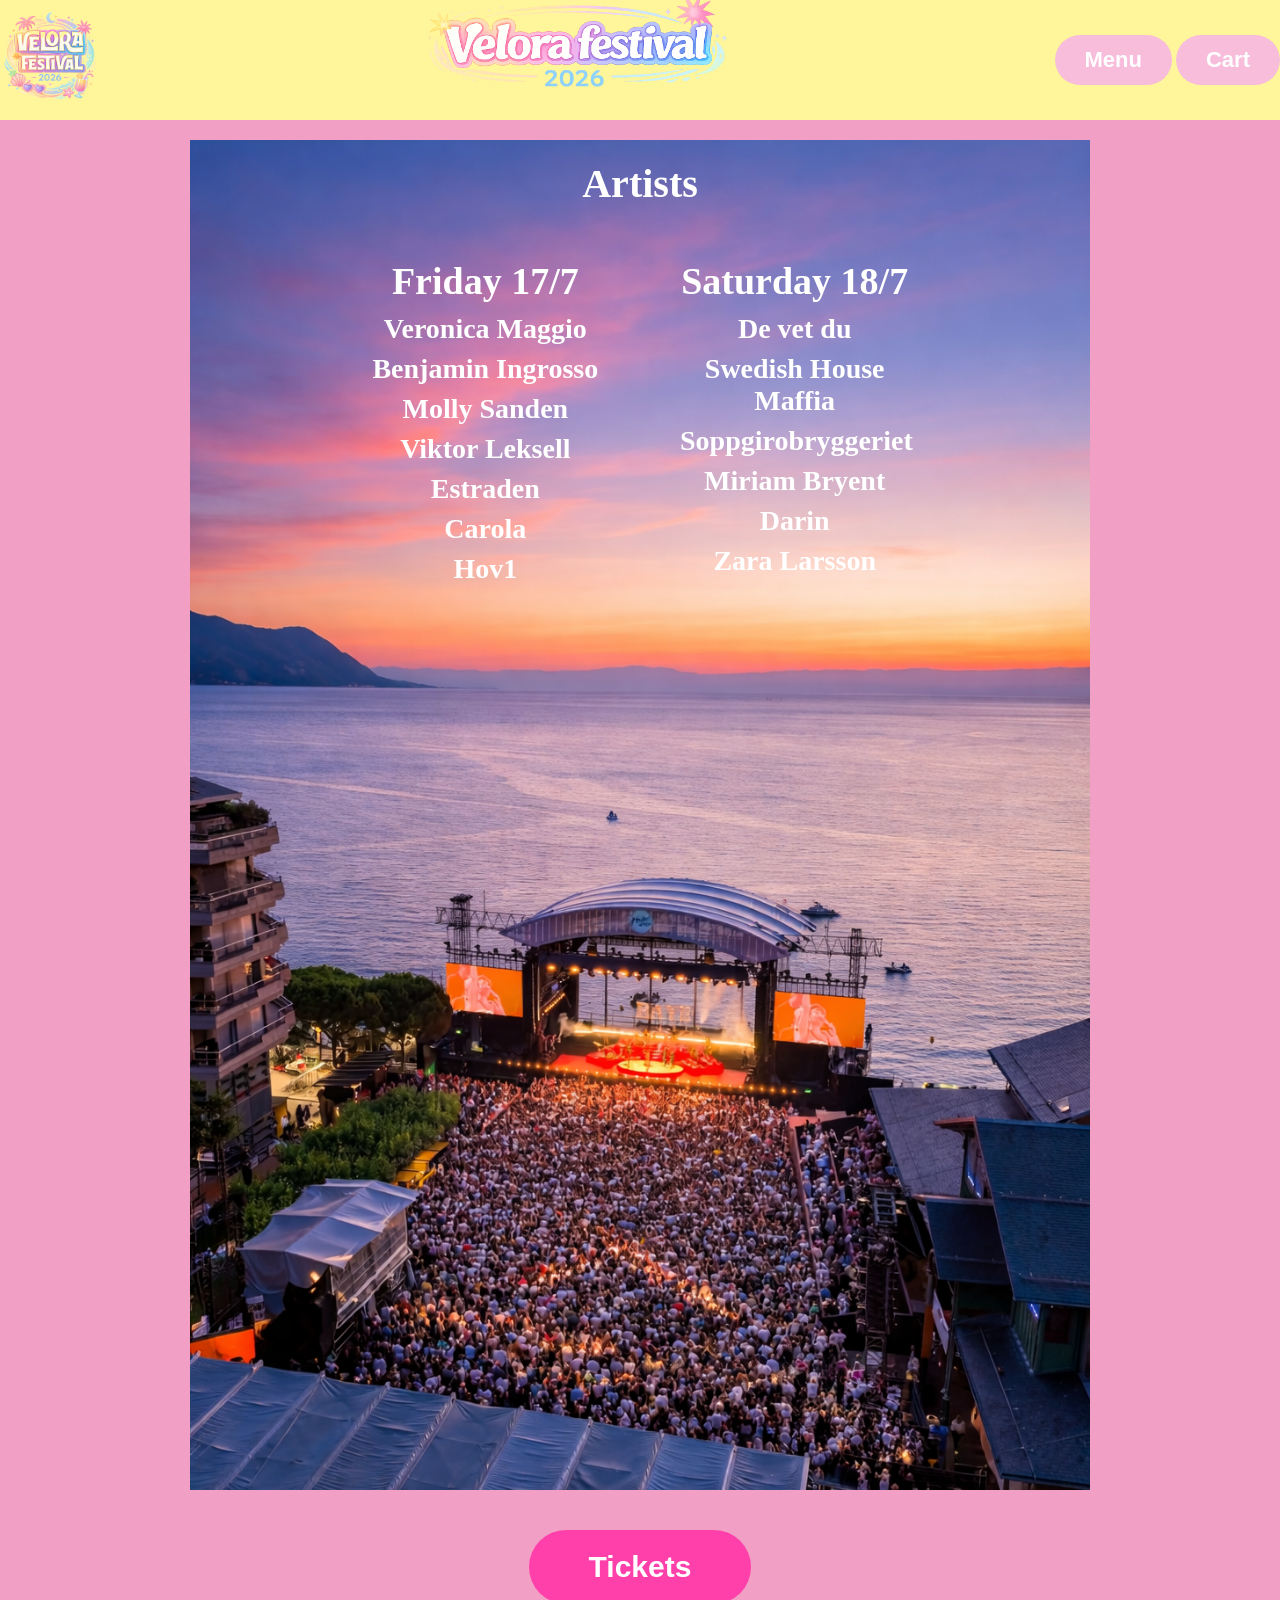
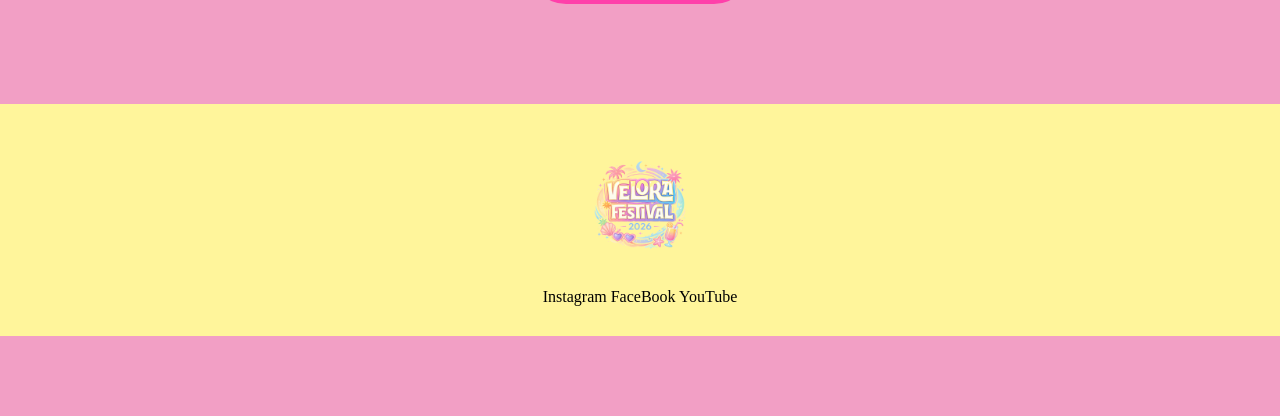
==== HTML/artists.html @ 2fb6006c "footer footer on every html and css" ====
<!doctype html>
<html lang="en">
  <head>
    <meta charset="UTF-8" />
    <meta name="viewport" content="width=device-width, initial-scale=1.0" />
    <link rel="stylesheet" href="../CSS/main.css" />

    <title>Artists</title>
  </head>

  <body>
    <main class="container">
      <header class="header">
        <img src="../images/logoall.png" class="logo-small" alt="Logo 1" />
        <img src="../images/logo.png" class="logo-large" alt="Logo 2" />
        <div>
          <button class="menu-btn">Menu</button>
          <button class="menu-btn">Cart</button>
        </div>
      </header>

      <section class="artists">
        <div class="image-container">
          <img
            src="../images/artistbackground.png"
            class="artist-img"
            alt="Artists Background"
          />
          <div class="overlay">
            <h1>Artists</h1>

            <div class="columns">
              <div class="col">
                <h2>Friday 17/7</h2>
                <p>Veronica Maggio</p>
                <p>Benjamin Ingrosso</p>
                <p>Molly Sanden</p>
                <p>Viktor Leksell</p>
                <p>Estraden</p>
                <p>Carola</p>
                <p>Hov1</p>
              </div>
              <div class="col">
                <h2>Saturday 18/7</h2>
                <p>De vet du</p>
                <p>Swedish House Maffia</p>
                <p>Soppgirobryggeriet</p>
                <p>Miriam Bryent</p>
                <p>Darin</p>
                <p>Zara Larsson</p>
              </div>
            </div>
          </div>
        </div>
        <button class="ticket-pink">Tickets</button>
      </section>
    </main>
    <footer class="menu-footer">
      <img src="../images/logoall.png" class="logo-small" alt="Logo 1" />

      <div class="Socials">
        <span>Instagram</span>
        <span>FaceBook</span>
        <span>YouTube</span>
      </div>
    </footer>
  </body>
</html>
---- CSS/main.css ----
body {
  background-color: rgb(242, 159, 197);
  margin: 0;
  padding-top: 80px;
  padding-bottom: 80px;
  overflow-x: hidden;
}

.header {
  background-color: rgb(255, 245, 155);
  height: 120px;
  width: 100%;
  position: fixed;
  top: 0;
  left: 0;
  z-index: 1000;
}

.footer {
  background-color: rgb(255, 245, 155);
  height: 80px;
  width: 100%;
  position: fixed;
}
.container {
  width: 100%;
  padding: 20px;
  box-sizing: border-box;
}
/* Header */
.header {
  display: flex;
  justify-content: space-between;
  align-items: center;
}

.logo-small {
  width: 100px;
}

.logo-large {
  width: 440px;
  max-width: 90%;
}

.nav {
  display: flex;
  gap: 15px;
}

.menu-btn {
  background: rgb(247, 189, 219);
  color: white;
  border: none;
  border-radius: 40px;
  padding: 12px 30px;
  font-size: 22px;
  font-weight: bold;
}

/*hero*/
.hero {
  text-align: center;
}

.date {
  color: rgb(255, 0, 136);
  font-size: 32px;
  font-weight: bold;
}

.ticket-yellow {
  background: rgb(255, 245, 155);
  color: black;
  border: none;
  border-radius: 40px;
  padding: 18px 50px;
  font-size: 28px;
  font-weight: bold;
}
.ticket-pink {
  background: rgb(251, 85, 171);
  color: black;
  border: none;
  border-radius: 40px;
  padding: 18px 50px;
  font-size: 28px;
}

.gallery {
  width: 100%;
}

.top-images {
  display: flex;
  width: 100%;
}
.top-images img {
  width: 50%;
  height: 600px;
  margin: 5px;
}

.bottom-image img {
  width: 55%;
  display: block;
  margin: 0 auto;
}

.text {
  text-align: center;
  font-size: 1.2em;
  color: rgb(0, 0, 0);
}

.artists {
  text-align: center;
  padding: 40px 0;
}
.image-container {
  position: relative;
  width: 95%;
  max-width: 900px;
  margin: 0 auto;
}
.artist-img {
  width: 100%;
  height: auto;
  display: block;
  margin: 0 auto 10px auto;
}
.overlay {
  position: absolute;
  top: 0;
  left: 0;
  width: 100%;
  height: 100%;
  display: flex;
  flex-direction: column;
  justify-content: flex-start;
  align-items: center;
  text-align: center;
  color: white;
}
.overlay h1 {
  color: white;
  font-size: 40px;
  margin: 20px;
}
.columns {
  display: flex;
  justify-content: center;
  gap: 80px;
}
.col {
  width: 40%;
}
.col h2 {
  color: white;
  font-size: 38px;
  margin-bottom: 10px;
}
.col p {
  margin: 8px 0;
  font-size: 28px;
  font-weight: bold;
  color: rgb(255, 255, 255);
}
.ticket-pink {
  display: block;
  margin: 40px auto;
  background: rgb(255, 64, 170);
  color: white;
  border: none;
  border-radius: 40px;
  padding: 20px 60px;
  font-size: 30px;
  font-weight: bold;
}
.tickets-body {
  margin: 0;
  background-color: rgb(242, 159, 197);
  font-family: Georgia, serif;
}

.ticket-logo-small {
  width: 140px;
}
.ticket-hero {
  text-align: center;
  margin-top: 20px;
}
.ticket-logo-large {
  width: 440px;
  max-width: 90%;
}
.ticket-list {
  width: 80%;
  margin: 0 auto;
}
.ticket-row {
  display: grid;
  grid-template-columns: 150px 1fr 150px;
  align-items: center;
  gap: 30px;
  margin-bottom: 18px;
}
.ticket-row img {
  width: 150px;
  height: 150px;
  object-fit: cover;
}
.ticket-info h2 {
  font-size: 28px;
  margin: 0;
  color: black;
}
.ticket-info p {
  font-size: 22px;
  font-weight: bold;
  margin: 8px 0 0 0;
  color: black;
}
.ticket-row button {
  background: rgb(255, 64, 170);
  color: white;
  border: none;
  border-radius: 40px;
  padding: 16px 18px;
  font-size: 22px;
  font-weight: bold;
  font-family: Georgia, serif;
}
.small-row img {
  width: 145px;
  height: 145px;
}
.small-row {
  margin-top: 35px;
}
.hotel-page {
  width: 1100%;
  max-width: 95%;
  margin: 80px auto 0 auto;
  background: rgb(247, 189, 219);
  padding: 40px 25px 30px;
  box-sizing: border-box;
}
.hotel-title {
  text-align: center;
  color: rgb(255, 0, 140);
  font-size: 48px;
  margin-bottom: 40px;
}
.hotel-subtitle {
  text-align: center;
  color: rgb(255, 62, 168);
  font-size: 32px;
  margin-bottom: 20px;
}
.hotel-description {
  text-align: center;
  color: rgb(255, 99, 185);
  font-size: 28px;
  margin-bottom: 30px;
}
.hotel-list {
  display: flex;
  flex-direction: column;
  gap: 20px;
}
.hotel-card {
  display: flex;
  align-items: center;
  gap: 30px;
}
.hotel-card img {
  width: 450px;
  height: 450px;
  object-fit: cover;
  display: block;
  flex-shrink: 0;
}
.hotel-info h2 {
  font-size: 28px;
  margin: 0 0 18px 0;
  color: black;
}
.hotel-info p {
  font-size: 24px;
  margin: 0 0 10px 0;
  color: black;
}
.book-btn {
  background: rgb(255, 64, 170);
  color: white;
  border: none;
  border-radius: 40px;
  padding: 12px 30px;
  font-size: 18px;
  font-weight: bold;
}
.menu-page {
  background-color: rgb(242, 159, 197);
  margin: 0;
}
.menu-container {
  text-align: center;
  margin-top: 140px;
}
.menu-title {
  font-size: 55px;
  color: rgb(255, 0, 140);
  margin-bottom: 40px;
}
.menu-links {
display: flex;
flex-direction: column;
gap: 20px;
}
.menu-links a {
  text-decoration: none;
  font-size: 28px;
  color: rgb(255, 51, 163);
  font-weight: bold;
}
.menu-circle {
  width: 200px;
  height: 200px;
  border-radius: 50%;
  object-fit: cover;
  margin: 50px auto;
  display: block;
}
.menu-footer {
  background-color: rgb(255, 245, 155);
  width: 100%;
  text-align: center;
  padding: 30px 0;
}
.socials {
  display: flex;
  justify-content: center;
  gap: 20px;
  font-size: 18px;
  font-weight: bold;
}
.socials a {
  text-decoration: none;
  color: black;
}
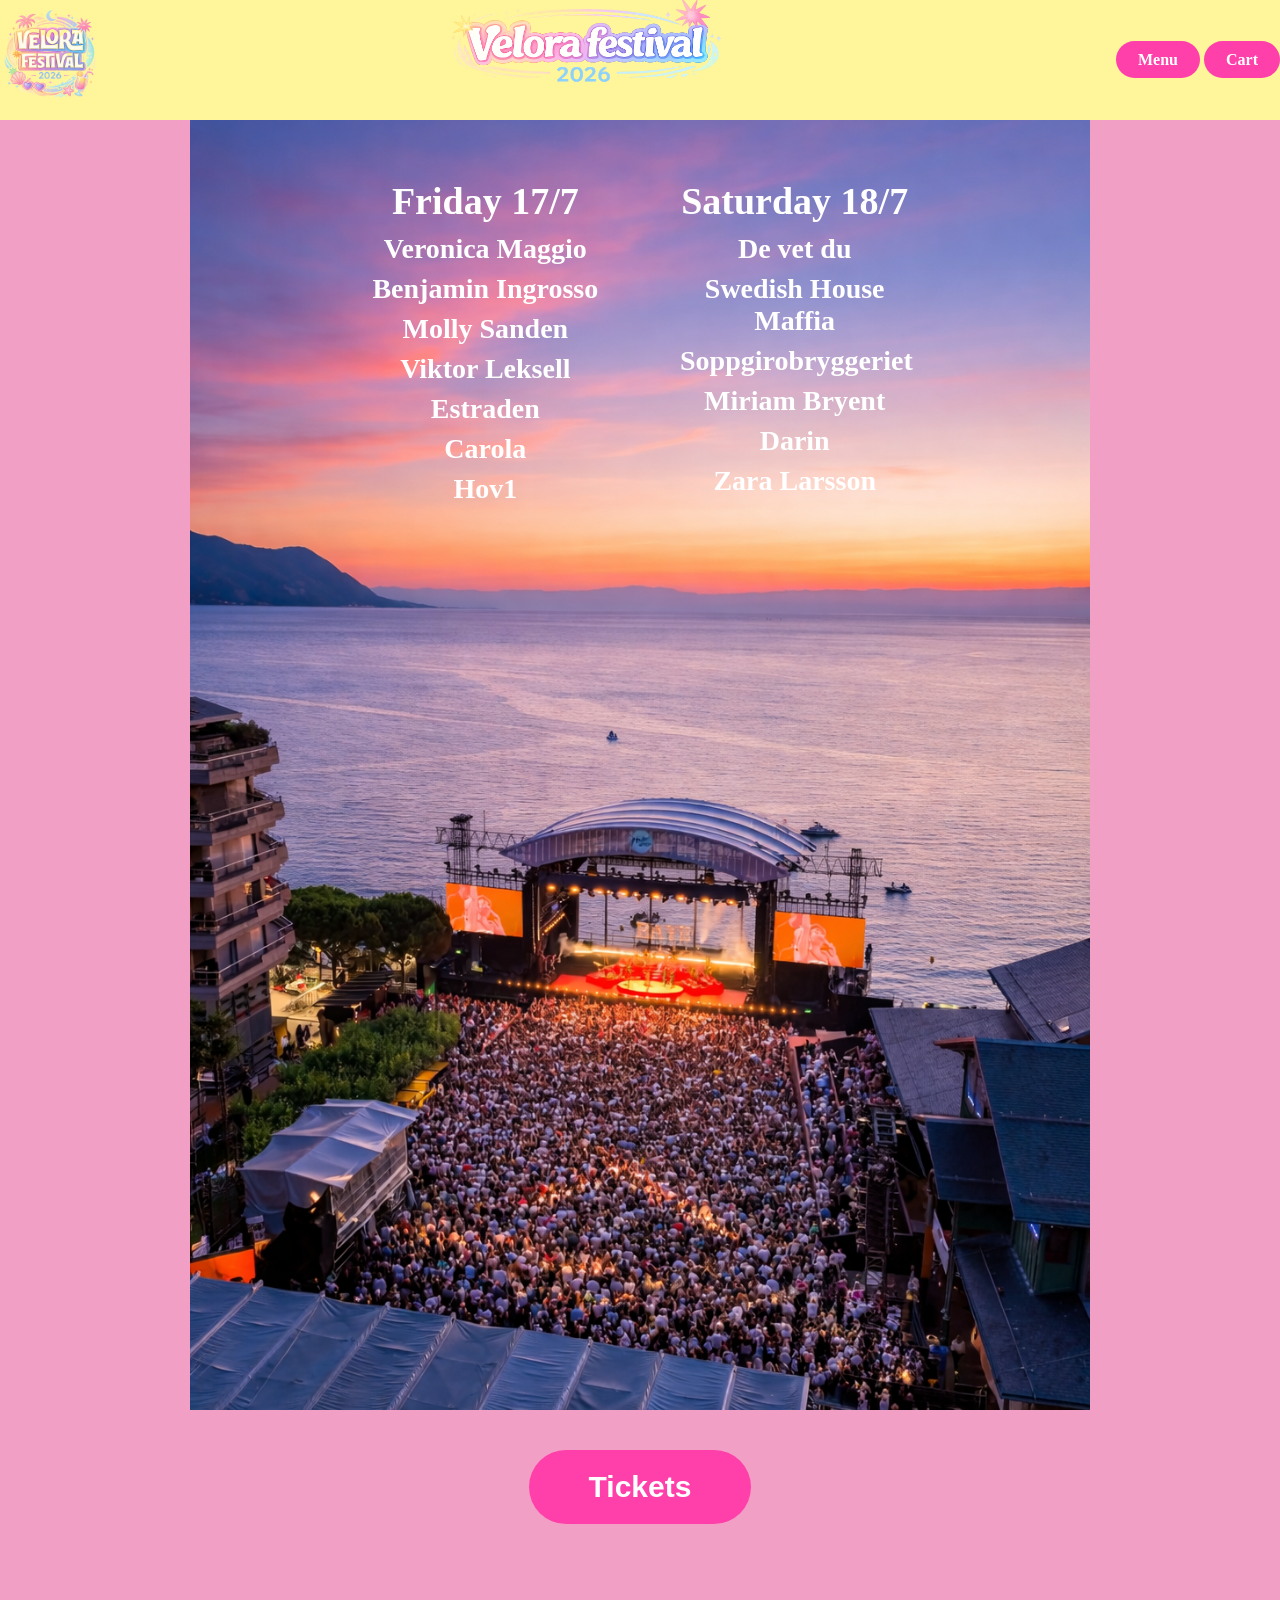
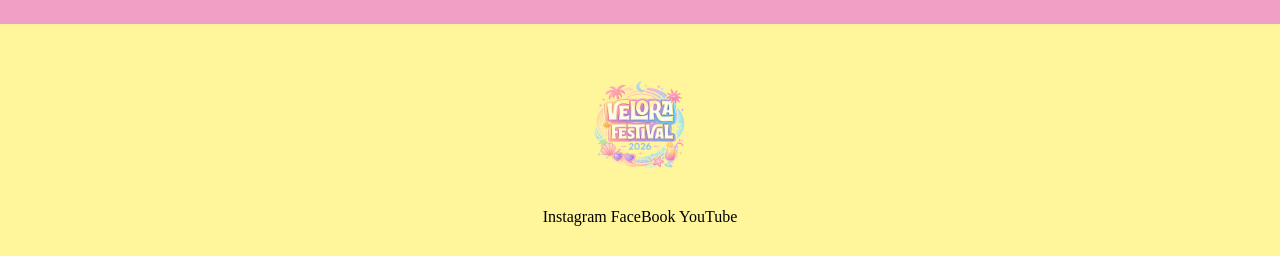
==== commit b6a5fddc: "links obs yellow ticket btn error" ====
--- a/HTML/artists.html
+++ b/HTML/artists.html
@@ -11,11 +11,15 @@
   <body>
     <main class="container">
       <header class="header">
-        <img src="../images/logoall.png" class="logo-small" alt="Logo 1" />
-        <img src="../images/logo.png" class="logo-large" alt="Logo 2" />
+        <a href="index.html">
+          <img src="../images/logoall.png" class="logo-small" alt="Logo 1" />
+        </a>
+        <a href="index.html">
+          <img src="../images/logo.png" class="logo-large" alt="Logo 2" />
+        </a>
         <div>
-          <button class="menu-btn">Menu</button>
-          <button class="menu-btn">Cart</button>
+          <a href="menu.html" class="menu-btn">Menu</a>
+          <a href="cart.html" class="menu-btn">Cart</a>
         </div>
       </header>
 
@@ -56,7 +60,9 @@
       </section>
     </main>
     <footer class="menu-footer">
-      <img src="../images/logoall.png" class="logo-small" alt="Logo 1" />
+      <a href="index.html">
+        <img src="../images/logoall.png" class="logo-small" alt="Logo 1" />
+      </a>
 
       <div class="Socials">
         <span>Instagram</span>
--- a/CSS/main.css
+++ b/CSS/main.css
@@ -1,8 +1,6 @@
 body {
   background-color: rgb(242, 159, 197);
   margin: 0;
-  padding-top: 80px;
-  padding-bottom: 80px;
   overflow-x: hidden;
 }
 
@@ -34,6 +32,11 @@
   align-items: center;
 }
 
+a {
+  text-decoration: none;
+  color: inherit;
+}
+
 .logo-small {
   width: 100px;
 }
@@ -70,6 +73,9 @@
 }
 
 .ticket-yellow {
+  display: block;
+  margin: 0 auto;
+  text-decoration: none;
   background: rgb(255, 245, 155);
   color: black;
   border: none;
@@ -117,6 +123,7 @@
   text-align: center;
   padding: 40px 0;
 }
+
 .image-container {
   position: relative;
   width: 95%;
@@ -314,9 +321,9 @@
   margin-bottom: 40px;
 }
 .menu-links {
-display: flex;
-flex-direction: column;
-gap: 20px;
+  display: flex;
+  flex-direction: column;
+  gap: 20px;
 }
 .menu-links a {
   text-decoration: none;
@@ -348,4 +355,142 @@
 .socials a {
   text-decoration: none;
   color: black;
-}+}
+.cart-body {
+  margin: 0;
+  padding: 0;
+  background: white;
+  font-family: Georgia, serif;
+}
+.cart-page {
+  width: 100%;
+  min-height: 100vh;
+  background: rgb(247, 189, 219);
+}
+.cart-header {
+  height: 90px;
+  background: rgb(255, 245, 155);
+  display: flex;
+  align-items: center;
+  justify-content: space-between;
+  padding: 0 10px;
+}
+.cart-header .logo-small {
+  width: 90px;
+}
+.cart-nav {
+  display: flex;
+  align-items: center;
+  gap: 12px;
+}
+.cart-icon {
+  font-size: 28px;
+}
+.menu-btn {
+  background: rgb(255, 64, 170);
+  color: white;
+  border: none;
+  border-radius: 30px;
+  padding: 10px 22px;
+  font-size: 16px;
+  font-weight: bold;
+  font-family: Georgia, serif;
+}
+.cart-content {
+  flex: 1;
+  padding: 40px 20px;
+  max-width: 900px;
+  margin: 0 auto;
+  text-align: center;
+}
+.cart-title-row {
+  position: relative;
+  margin-top: 40px;
+  text-align: center;
+}
+.cart-title-row h1 {
+  margin: 0;
+  color: rgb(76, 166, 255);
+  font-size: 34px;
+}
+.black-arrow {
+  position: static;
+}
+.cart-item {
+  display: flex;
+  flex-direction: column;
+  align-items: center;
+  gap: 15px;
+  margin-top: 50px;
+}
+.cart-item img {
+  width: 85px;
+  height: 85px;
+  object-fit: cover;
+}
+.cart-item h2 {
+  font-size: 19px;
+  margin: 0;
+}
+.cart-item p {
+  font-size: 20px;
+  font-weight: bold;
+  margin: 4px 0;
+}
+.cart-buttons {
+  margin-top: 80px;
+  display: flex;
+  justify-content: center;
+  gap: 80px;
+}
+.total-price {
+  text-align: center;
+  margin-top: 60px;
+  font-size: 22px;
+}
+.cart-buttons {
+  margin-top: 50px;
+  display: flex;
+  justify-content: center;
+  gap: 30px;
+}
+.continue-btn,
+.payment-btn {
+  border: none;
+  border-radius: 999px;
+  color: white;
+  font-weight: bold;
+  font-family: Georgia, serif;
+  font-size: 18px;
+  padding: 12px 28px;
+}
+.continue-btn {
+  background: rgb(255, 64, 170);
+}
+.payment-btn {
+  background: rgb(76, 166, 255);
+}
+.cart-page {
+  display: flex;
+  flex-direction: column;
+  min-height: 100vh;
+}
+.cart-content {
+  flex: 1;
+}
+.cart-footer {
+  background-color: rgb(255, 245, 155);
+  width: 100%;
+  text-align: center;
+  padding: 12px 0 20px;
+}
+.footer-logo {
+  width: 210px;
+}
+.socials {
+  display: flex;
+  justify-content: center;
+  gap: 28px;
+  font-size: 28px;
+  font-weight: bold;
+}
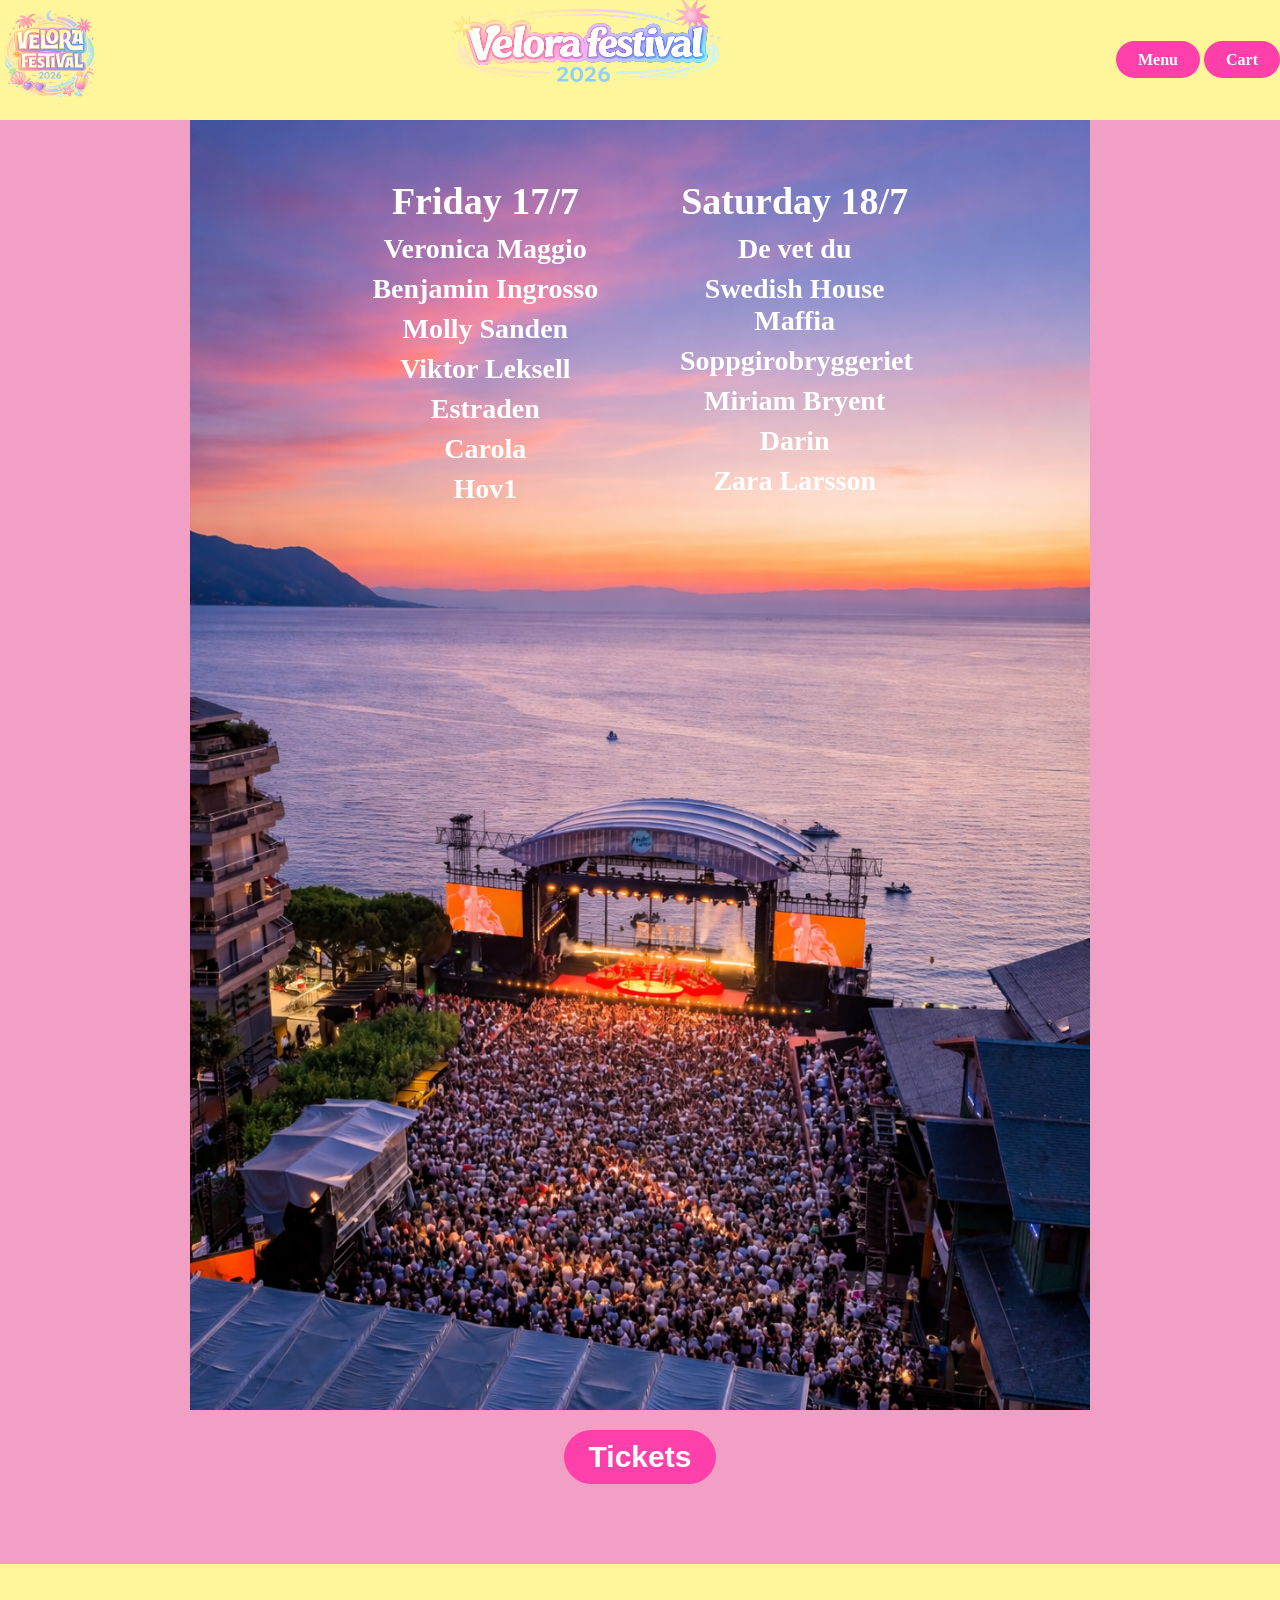
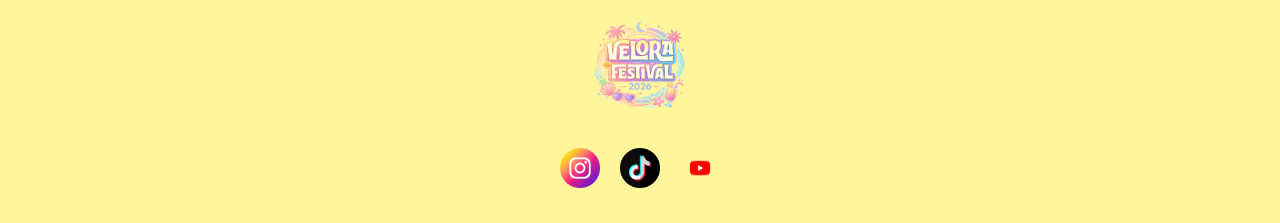
==== commit f145d463: "footer logo socials logos instead of socials text. changes in ticket buttons  also" ====
--- a/HTML/artists.html
+++ b/HTML/artists.html
@@ -64,10 +64,16 @@
         <img src="../images/logoall.png" class="logo-small" alt="Logo 1" />
       </a>
 
-      <div class="Socials">
-        <span>Instagram</span>
-        <span>FaceBook</span>
-        <span>YouTube</span>
+      <div class="socials">
+        <a href="#">
+          <img src="../images/instagram.png" class="socials-icon" alt="Instagram" />
+        </a>
+         <a href="#">
+          <img src="../images/tiktoklogo.png" class="socials-icon" alt="TikTok" />
+        </a>
+         <a href="#">
+          <img src="../images/youtubelogo.webp" class="socials-icon" alt="YouTube" />
+        </a>
       </div>
     </footer>
   </body>
--- a/CSS/main.css
+++ b/CSS/main.css
@@ -73,24 +73,26 @@
 }
 
 .ticket-yellow {
-  display: block;
-  margin: 0 auto;
-  text-decoration: none;
+  display: inline-block;
+  margin: 10px auto;
   background: rgb(255, 245, 155);
   color: black;
   border: none;
   border-radius: 40px;
-  padding: 18px 50px;
+  padding: 10px 25px;
   font-size: 28px;
   font-weight: bold;
 }
 .ticket-pink {
+  display: inline-block;
+  margin: 20px auto;
   background: rgb(251, 85, 171);
   color: black;
   border: none;
   border-radius: 40px;
-  padding: 18px 50px;
-  font-size: 28px;
+  padding: 10px 25px;
+  font-size: 28px;
+  font-weight: bold;
 }
 
 .gallery {
@@ -175,14 +177,15 @@
 }
 .ticket-pink {
   display: block;
-  margin: 40px auto;
+  margin: 20px auto;
   background: rgb(255, 64, 170);
   color: white;
   border: none;
   border-radius: 40px;
-  padding: 20px 60px;
+  padding: 10px 25px;
   font-size: 30px;
   font-weight: bold;
+  width: fit-content;
 }
 .tickets-body {
   margin: 0;
@@ -356,6 +359,11 @@
   text-decoration: none;
   color: black;
 }
+.socials-icon {
+  width: 40px;
+  height: 40px;
+  object-fit: contain;
+}
 .cart-body {
   margin: 0;
   padding: 0;
@@ -487,10 +495,3 @@
 .footer-logo {
   width: 210px;
 }
-.socials {
-  display: flex;
-  justify-content: center;
-  gap: 28px;
-  font-size: 28px;
-  font-weight: bold;
-}
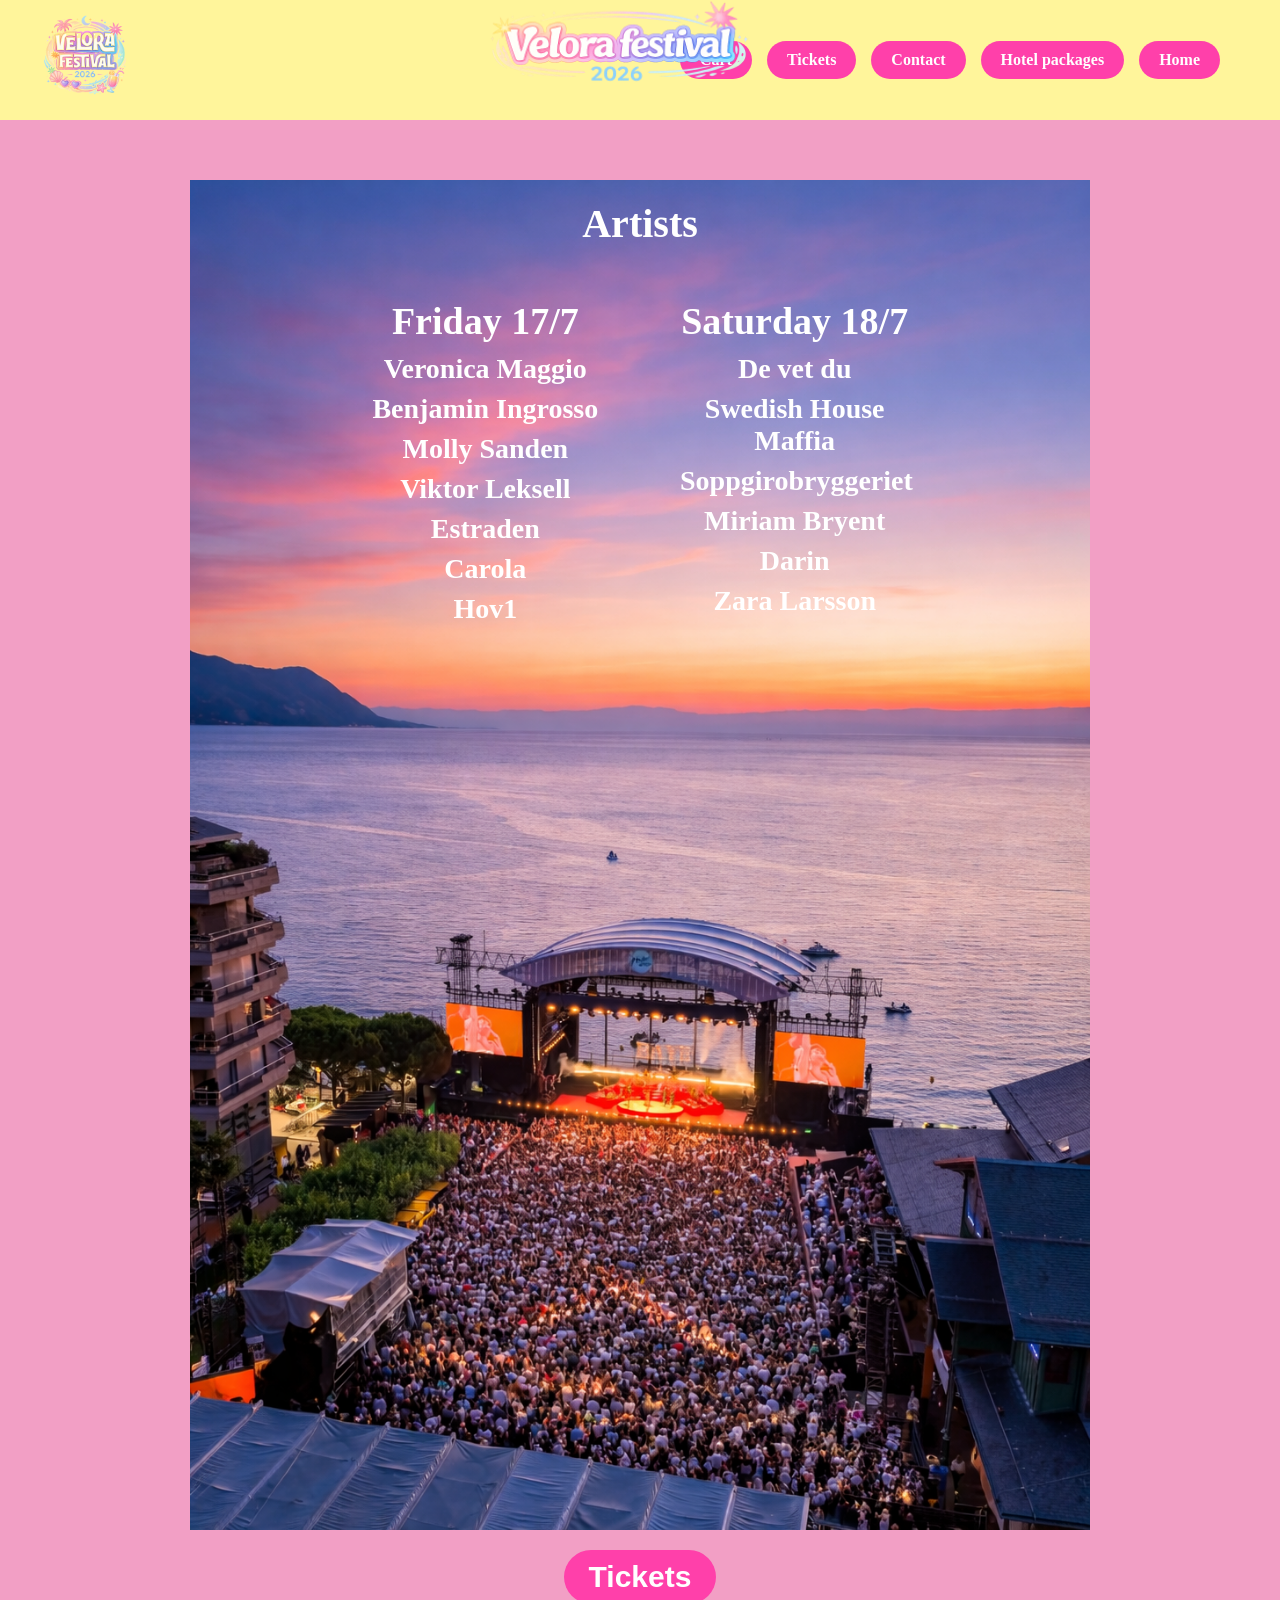
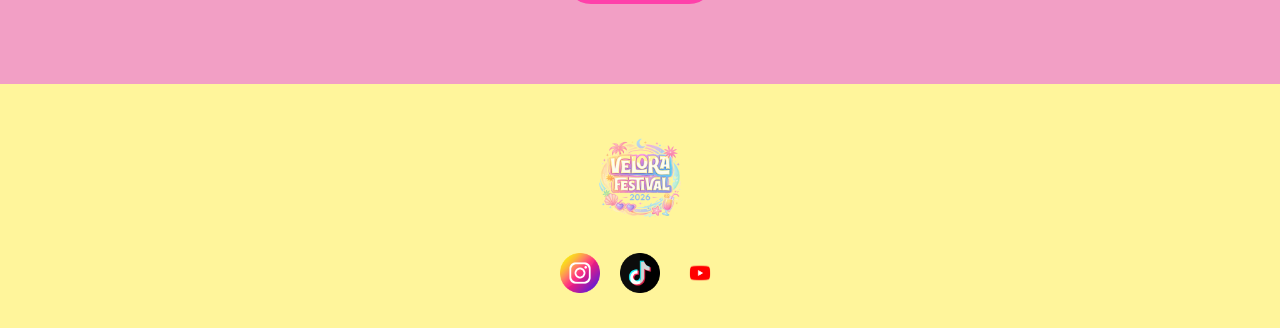
==== commit 6c59a969: "Edited header" ====
--- a/HTML/artists.html
+++ b/HTML/artists.html
@@ -11,15 +11,25 @@
   <body>
     <main class="container">
       <header class="header">
-        <a href="index.html">
-          <img src="../images/logoall.png" class="logo-small" alt="Logo 1" />
-        </a>
-        <a href="index.html">
-          <img src="../images/logo.png" class="logo-large" alt="Logo 2" />
-        </a>
-        <div>
-          <a href="menu.html" class="menu-btn">Menu</a>
+        <div class="left">
+          <a href="index.html">
+            <img src="../images/logoall.png" class="logo-small" alt="Logo 1" />
+          </a>
+        </div>
+
+        <div class="center">
+          <a href="index.html">
+            <img src="../images/logo.png" class="logo-large" alt="Logo 2" />
+          </a>
+        </div>
+
+        <div class="nav-right">
           <a href="cart.html" class="menu-btn">Cart</a>
+
+          <a href="ticketpage.html" class="menu-btn">Tickets</a>
+          <a href="contact.html" class="menu-btn">Contact</a>
+          <a href="hotelpackages.html" class="menu-btn">Hotel packages</a>
+          <a href="index.html" class="menu-btn">Home</a>
         </div>
       </header>
 
@@ -59,6 +69,7 @@
         <button class="ticket-pink">Tickets</button>
       </section>
     </main>
+    
     <footer class="menu-footer">
       <a href="index.html">
         <img src="../images/logoall.png" class="logo-small" alt="Logo 1" />
--- a/CSS/main.css
+++ b/CSS/main.css
@@ -2,6 +2,7 @@
   background-color: rgb(242, 159, 197);
   margin: 0;
   overflow-x: hidden;
+  padding-top: 120px;
 }
 
 .header {
@@ -12,6 +13,22 @@
   top: 0;
   left: 0;
   z-index: 1000;
+  display: flex;
+  align-items: center;
+  justify-content: space-between;
+  padding: 0 40px;
+  box-sizing: border-box;
+}
+
+.center {
+  position: absolute;
+  left: 50%;
+  transform: translateX(-50%);
+}
+.right {
+  margin-left: auto;
+  display: flex;
+  gap: 15px;
 }
 
 .footer {
@@ -22,14 +39,10 @@
 }
 .container {
   width: 100%;
+  max-width: 1200px;
+  margin: 0 auto;
   padding: 20px;
   box-sizing: border-box;
-}
-/* Header */
-.header {
-  display: flex;
-  justify-content: space-between;
-  align-items: center;
 }
 
 a {
@@ -38,11 +51,12 @@
 }
 
 .logo-small {
-  width: 100px;
+  width: 90px;
+  height: auto;
 }
 
 .logo-large {
-  width: 440px;
+  width: 420px;
   max-width: 90%;
 }
 
@@ -52,12 +66,11 @@
 }
 
 .menu-btn {
-  background: rgb(247, 189, 219);
-  color: white;
-  border: none;
-  border-radius: 40px;
-  padding: 12px 30px;
-  font-size: 22px;
+  background: rgb(255, 64, 170);
+  color: white;
+  border-radius: 40px;
+  padding: 10px 20px;
+  font-size: 16px;
   font-weight: bold;
 }
 
@@ -100,19 +113,29 @@
 }
 
 .top-images {
-  display: flex;
-  width: 100%;
+  display: grid;
+  grid-template-columns: 1fr 1fr;
+  gap: 30px;
+  padding: 40px;
 }
 .top-images img {
-  width: 50%;
-  height: 600px;
-  margin: 5px;
+  width: 100%;
+  height: auto;
+  border-radius: 20px;
+  box-shadow: 0 10px 25px rgba(0, 0, 0, 0.2);
+}
+
+.top-images img:hover {
+  transform: scale(1.03);
+  transition: 0.3s ease;
 }
 
 .bottom-image img {
-  width: 55%;
+  width: 80%;
   display: block;
-  margin: 0 auto;
+  margin: 40px auto;
+  border-radius: 20px;
+  box-shadow: 0 10px 25px rgba(0, 0, 0, 0.2);
 }
 
 .text {
@@ -193,6 +216,12 @@
   font-family: Georgia, serif;
 }
 
+.ticket-title {
+  display: block;
+  margin: 40px auto;
+  text-align: center;
+}
+
 .ticket-logo-small {
   width: 140px;
 }
@@ -207,6 +236,9 @@
 .ticket-list {
   width: 80%;
   margin: 0 auto;
+  display: flex;
+  flex-direction: column;
+  gap: 25px;
 }
 .ticket-row {
   display: grid;
@@ -214,12 +246,23 @@
   align-items: center;
   gap: 30px;
   margin-bottom: 18px;
+  background: rgb(247, 189, 219);
+  border-radius: 20px;
+  padding: 20px;
+  box-shadow: 0 8px 20px rgba(0, 0, 0, 0.15);
 }
 .ticket-row img {
   width: 150px;
   height: 150px;
   object-fit: cover;
 }
+
+.ticket-row:hover {
+  transform: translateY(-5px);
+  box-shadow: 0 12px 25px rgba(0, 0, 0, 0.2);
+  transition: 0.2s ease;
+}
+
 .ticket-info h2 {
   font-size: 28px;
   margin: 0;
@@ -397,12 +440,10 @@
 .menu-btn {
   background: rgb(255, 64, 170);
   color: white;
-  border: none;
-  border-radius: 30px;
-  padding: 10px 22px;
+  border-radius: 40px;
+  padding: 10px 20px;
   font-size: 16px;
   font-weight: bold;
-  font-family: Georgia, serif;
 }
 .cart-content {
   flex: 1;
@@ -495,3 +536,9 @@
 .footer-logo {
   width: 210px;
 }
+
+.nav-right {
+  display: flex;
+  gap: 15px;
+  margin-right: 20px;
+}
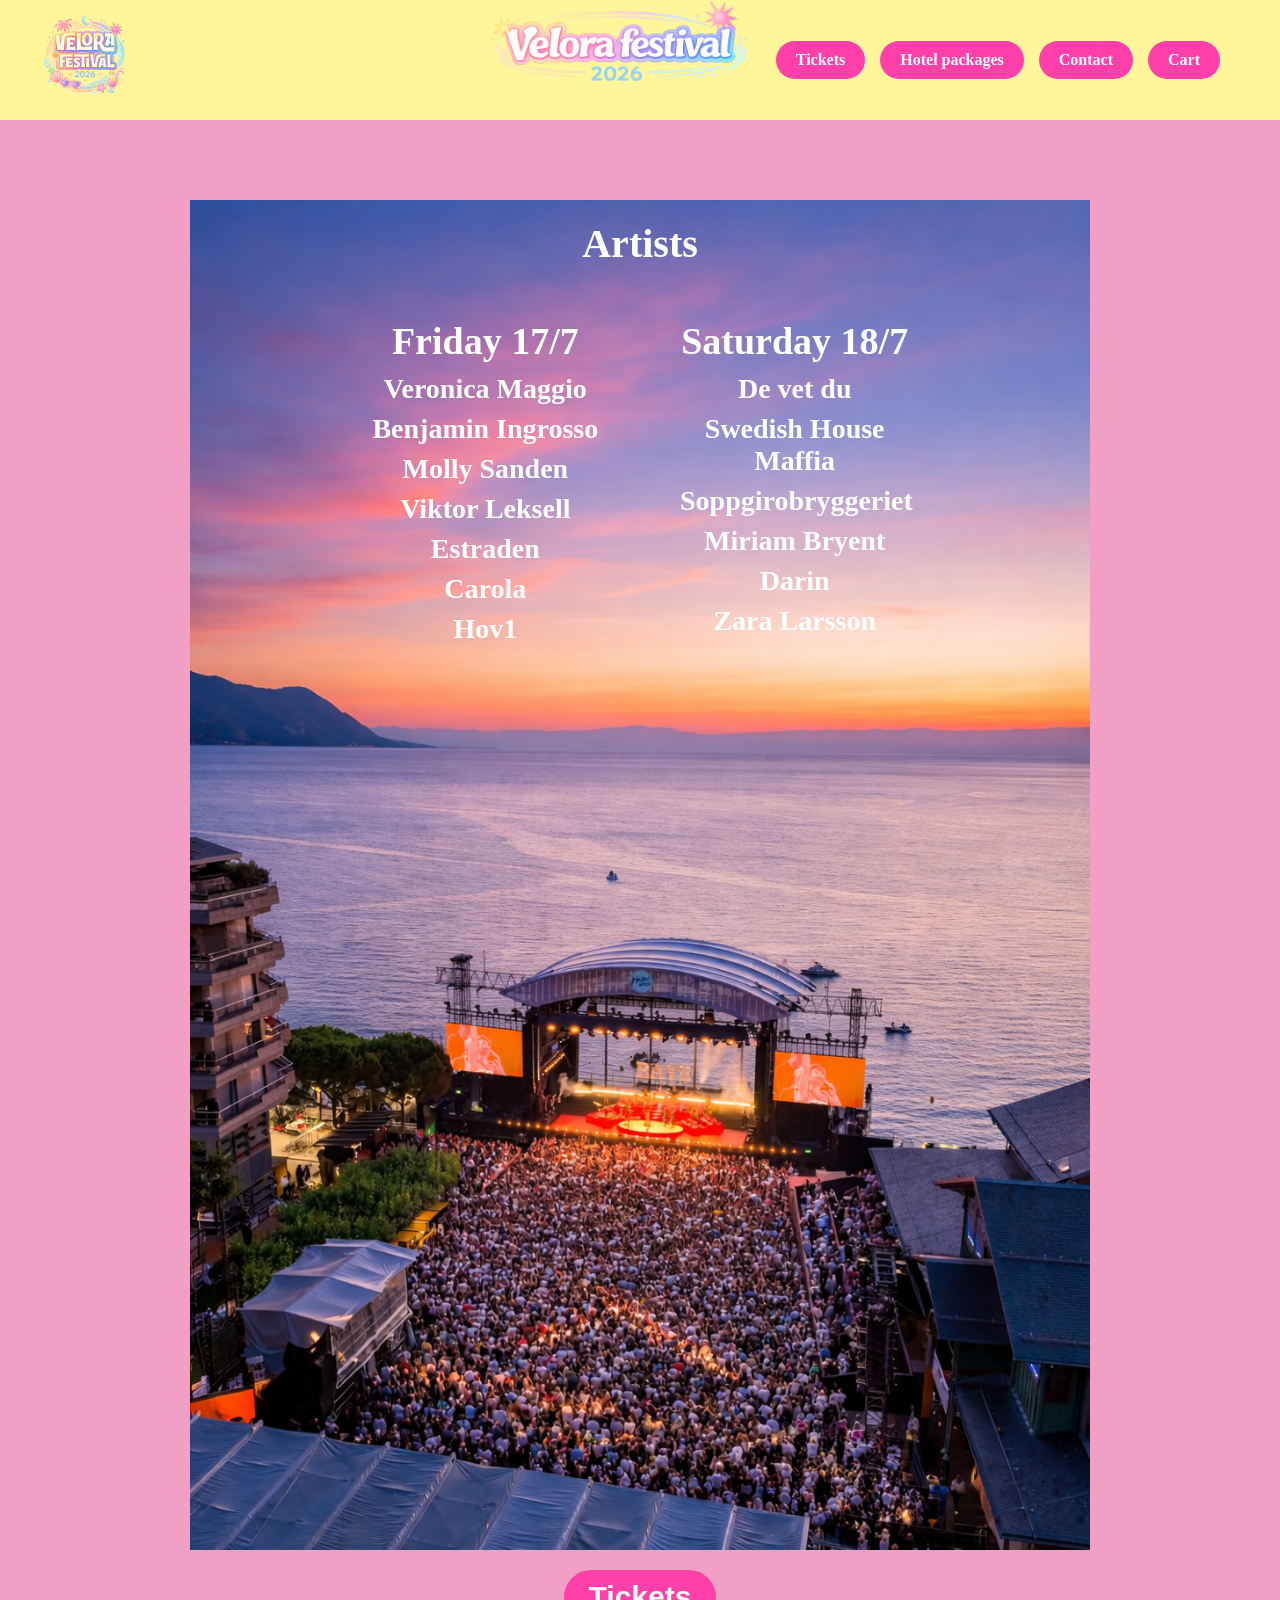
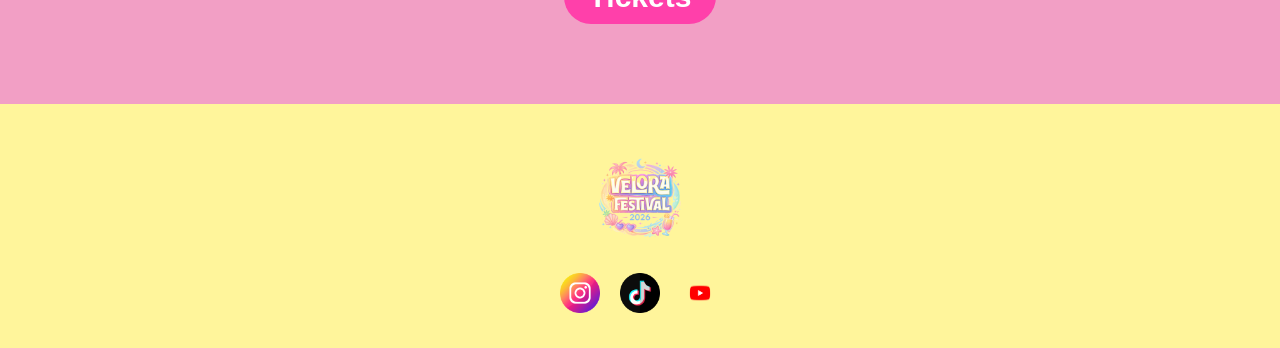
==== commit 00cc4988: "Amount button in ticket Added a amount button on ticketpage.html. next step is to be able to put it " ====
--- a/HTML/artists.html
+++ b/HTML/artists.html
@@ -24,12 +24,10 @@
         </div>
 
         <div class="nav-right">
+            <a href="ticketpage.html" class="menu-btn">Tickets</a>
+          <a href="hotelpackages.html" class="menu-btn">Hotel packages</a>
+           <a href="contact.html" class="menu-btn">Contact</a>
           <a href="cart.html" class="menu-btn">Cart</a>
-
-          <a href="ticketpage.html" class="menu-btn">Tickets</a>
-          <a href="contact.html" class="menu-btn">Contact</a>
-          <a href="hotelpackages.html" class="menu-btn">Hotel packages</a>
-          <a href="index.html" class="menu-btn">Home</a>
         </div>
       </header>
 
--- a/CSS/main.css
+++ b/CSS/main.css
@@ -2,7 +2,7 @@
   background-color: rgb(242, 159, 197);
   margin: 0;
   overflow-x: hidden;
-  padding-top: 120px;
+  padding-top: 140px;
 }
 
 .header {
@@ -234,26 +234,26 @@
   max-width: 90%;
 }
 .ticket-list {
-  width: 80%;
+  width: 75%;
   margin: 0 auto;
   display: flex;
   flex-direction: column;
   gap: 25px;
 }
 .ticket-row {
-  display: grid;
-  grid-template-columns: 150px 1fr 150px;
-  align-items: center;
-  gap: 30px;
-  margin-bottom: 18px;
+  display: flex;
+  grid-template-columns: 140px 1fr 150px;
+  align-items: center;
+  gap: 25px;
+  margin-bottom: 25px;
   background: rgb(247, 189, 219);
   border-radius: 20px;
   padding: 20px;
   box-shadow: 0 8px 20px rgba(0, 0, 0, 0.15);
 }
 .ticket-row img {
-  width: 150px;
-  height: 150px;
+  width: 140px;
+  height: 140px;
   object-fit: cover;
 }
 
@@ -356,12 +356,19 @@
 .menu-page {
   background-color: rgb(242, 159, 197);
   margin: 0;
+  min-height: 100vh;
+  display: flex;
+  flex-direction: column;
 }
 .menu-container {
-  text-align: center;
-  margin-top: 140px;
+  flex: 1;
+  display: flex;
+  flex-direction: column;
+  justify-content: center;
+  align-items: center;
 }
 .menu-title {
+  text-align: center;
   font-size: 55px;
   color: rgb(255, 0, 140);
   margin-bottom: 40px;
@@ -369,13 +376,18 @@
 .menu-links {
   display: flex;
   flex-direction: column;
+  align-items: center;
   gap: 20px;
 }
 .menu-links a {
-  text-decoration: none;
-  font-size: 28px;
-  color: rgb(255, 51, 163);
-  font-weight: bold;
+  display: inline-block;
+  background: rgb (255, 64, 170);
+  color: white;
+  font-size: 18px;
+  padding: 10px 20px;
+  border-radius: 30px;
+  width: 200px;
+  text-align: center;
 }
 .menu-circle {
   width: 200px;
@@ -542,3 +554,35 @@
   gap: 15px;
   margin-right: 20px;
 }
+.ticket-actions {
+  margin-left: auto;
+  display: flex;
+  flex-direction: row;
+  align-items: center;
+  gap: 10px;
+}
+.ticket-quantity {
+  width: 60px;
+  padding: 5px;
+  border-radius: 20px;
+  border: none;
+  text-align: center;
+  font-size: 15px;
+  font-family: Georgia, serif;
+}
+.add-cart-btn {
+  width: 140px;
+  padding: 10px 16px;
+  background: rgb(255, 64, 170);
+  color: white;
+  border: none;
+  border-radius: 40px;
+  padding: 12px 18px;
+  font-size: 20px;
+  font-weight: bold;
+  font-family: Georgia, serif;
+  cursor: pointer;
+}
+.add-cart-btn:hover {
+  background: rgb(220, 40, 140);
+}
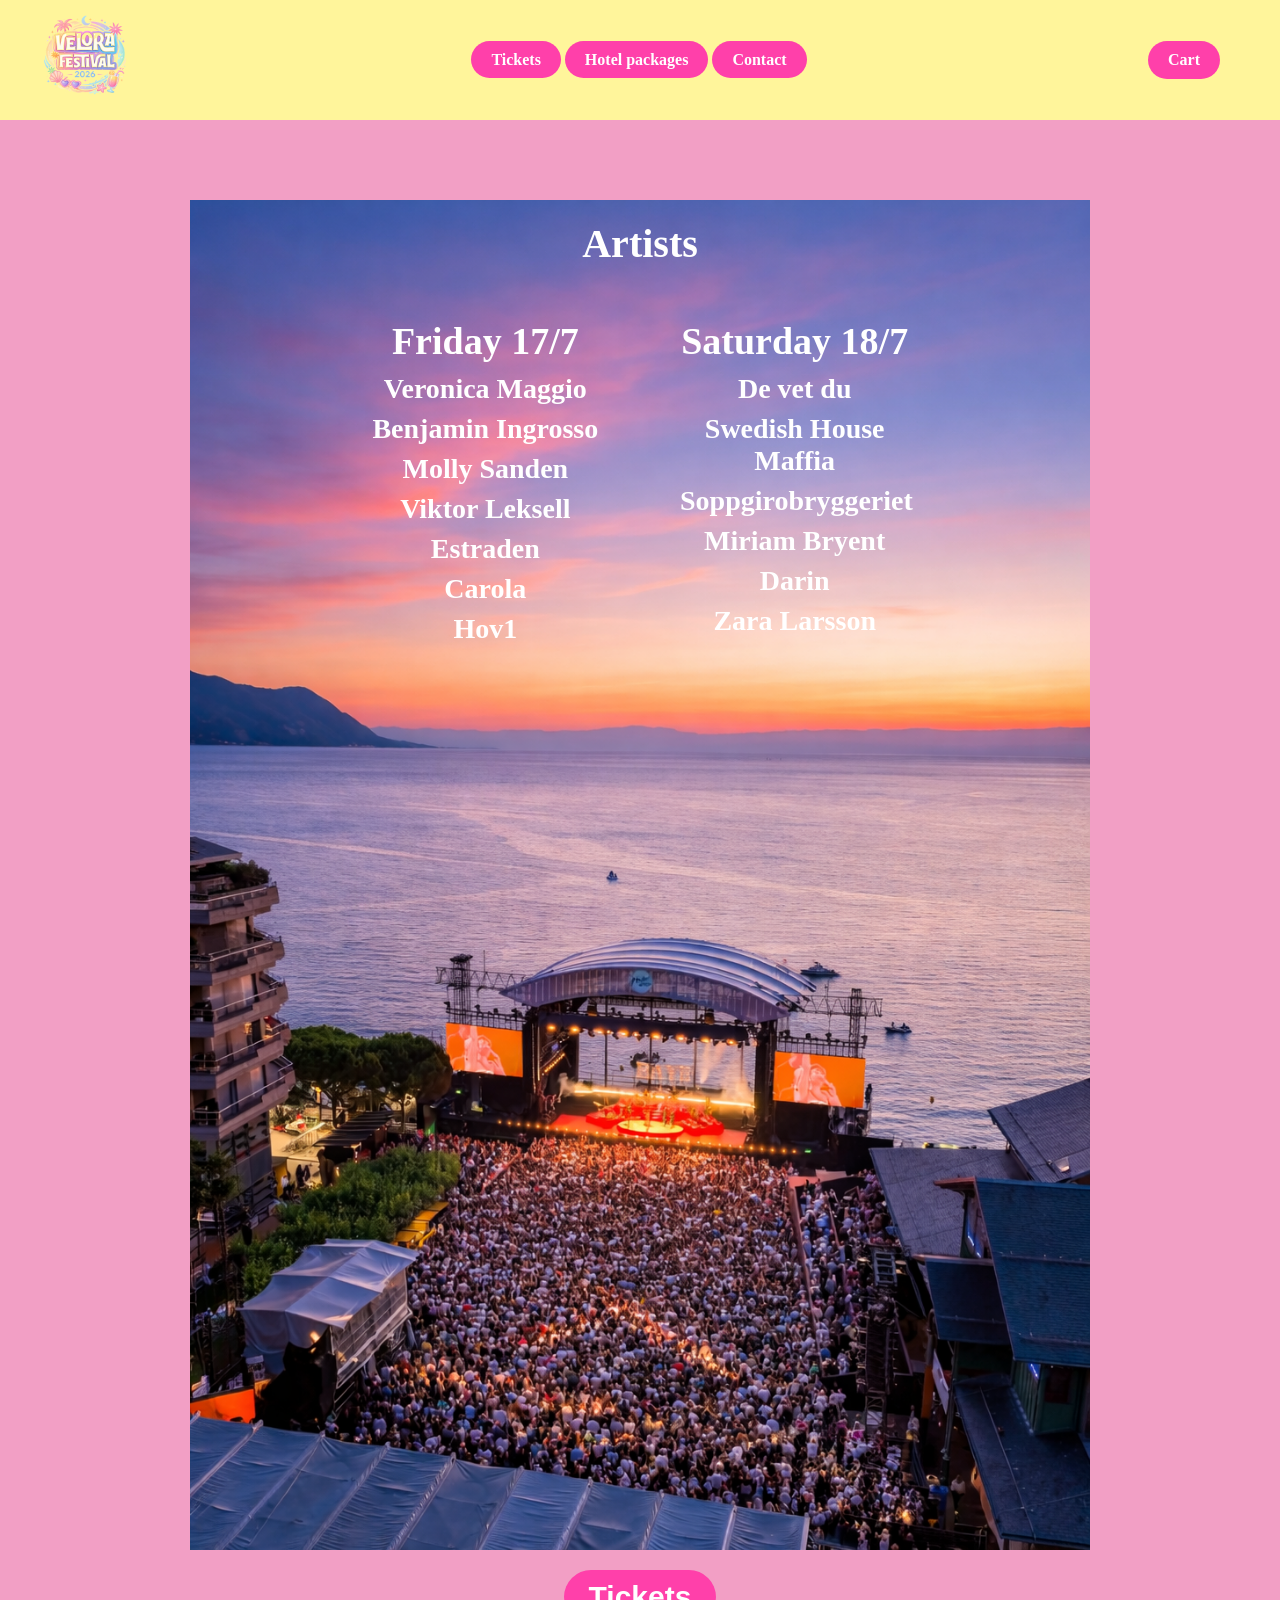
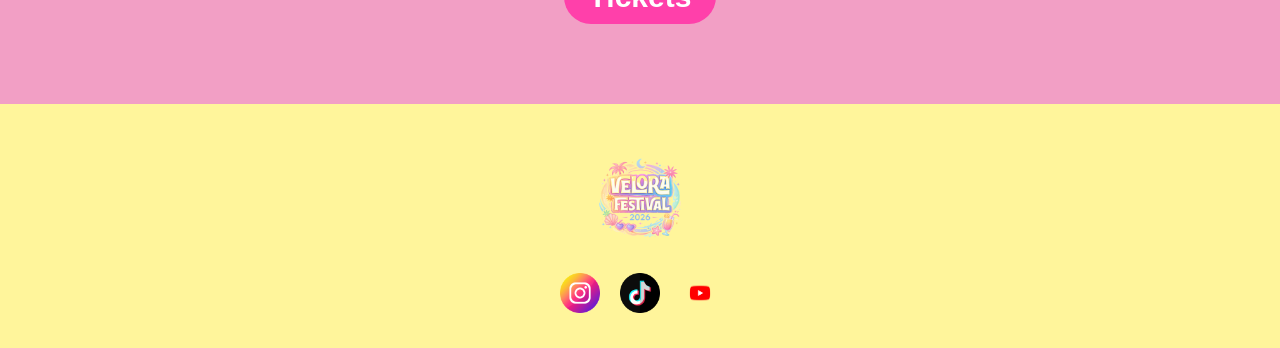
==== commit 95184c4b: "small changes" ====
--- a/HTML/artists.html
+++ b/HTML/artists.html
@@ -17,17 +17,16 @@
           </a>
         </div>
 
-        <div class="center">
-          <a href="index.html">
-            <img src="../images/logo.png" class="logo-large" alt="Logo 2" />
+        <div class="nav-center">
+          <a href="ticketpage.html" class="menu-btn">Tickets</a>
+          <a href="hotelpackages.html" class="menu-btn">Hotel packages</a>
+          <a href="contact.html" class="menu-btn">Contact</a>
+          </div>
+
+          <div class="nav-right">
+          <a href="cart.html" class="menu-btn cart-link">
+            Cart <span id="cart-count" class="cart-badge"></span>
           </a>
-        </div>
-
-        <div class="nav-right">
-            <a href="ticketpage.html" class="menu-btn">Tickets</a>
-          <a href="hotelpackages.html" class="menu-btn">Hotel packages</a>
-           <a href="contact.html" class="menu-btn">Contact</a>
-          <a href="cart.html" class="menu-btn">Cart</a>
         </div>
       </header>
 
@@ -67,7 +66,7 @@
         <button class="ticket-pink">Tickets</button>
       </section>
     </main>
-    
+
     <footer class="menu-footer">
       <a href="index.html">
         <img src="../images/logoall.png" class="logo-small" alt="Logo 1" />
@@ -75,15 +74,28 @@
 
       <div class="socials">
         <a href="#">
-          <img src="../images/instagram.png" class="socials-icon" alt="Instagram" />
+          <img
+            src="../images/instagram.png"
+            class="socials-icon"
+            alt="Instagram"
+          />
         </a>
-         <a href="#">
-          <img src="../images/tiktoklogo.png" class="socials-icon" alt="TikTok" />
+        <a href="#">
+          <img
+            src="../images/tiktoklogo.png"
+            class="socials-icon"
+            alt="TikTok"
+          />
         </a>
-         <a href="#">
-          <img src="../images/youtubelogo.webp" class="socials-icon" alt="YouTube" />
+        <a href="#">
+          <img
+            src="../images/youtubelogo.webp"
+            class="socials-icon"
+            alt="YouTube"
+          />
         </a>
       </div>
     </footer>
+    <script src="../JS/script.JS"></script>
   </body>
 </html>
--- a/CSS/main.css
+++ b/CSS/main.css
@@ -449,25 +449,15 @@
 .cart-icon {
   font-size: 28px;
 }
-.menu-btn {
-  background: rgb(255, 64, 170);
-  color: white;
-  border-radius: 40px;
-  padding: 10px 20px;
-  font-size: 16px;
-  font-weight: bold;
-}
 .cart-content {
   flex: 1;
-  padding: 40px 20px;
+  padding-top: 140px;
   max-width: 900px;
   margin: 0 auto;
   text-align: center;
 }
 .cart-title-row {
   position: relative;
-  margin-top: 40px;
-  text-align: center;
 }
 .cart-title-row h1 {
   margin: 0;
@@ -475,7 +465,11 @@
   font-size: 34px;
 }
 .black-arrow {
-  position: static;
+  position: absolute;
+  left: 5px;
+  top: 50%;
+  transform: translateY(-50%);
+  font-size: 24px;
 }
 .cart-item {
   display: flex;
@@ -586,3 +580,19 @@
 .add-cart-btn:hover {
   background: rgb(220, 40, 140);
 }
+.cart-ticket {
+  background: rgb(247, 189, 219);
+  border-radius: 20px;
+  padding: 20px;
+  margin: 20px auto;
+  max-width: 500px;
+  box-shadow: 0 8px 20px rgba(0, 0, 0, 0.15);
+}
+.cart-ticket button {
+  background: rgb(255, 64, 170);
+  color: white;
+  border: none;
+  border-radius: 40px;
+  padding: 10px 20px;
+  font-weight: bold;
+}
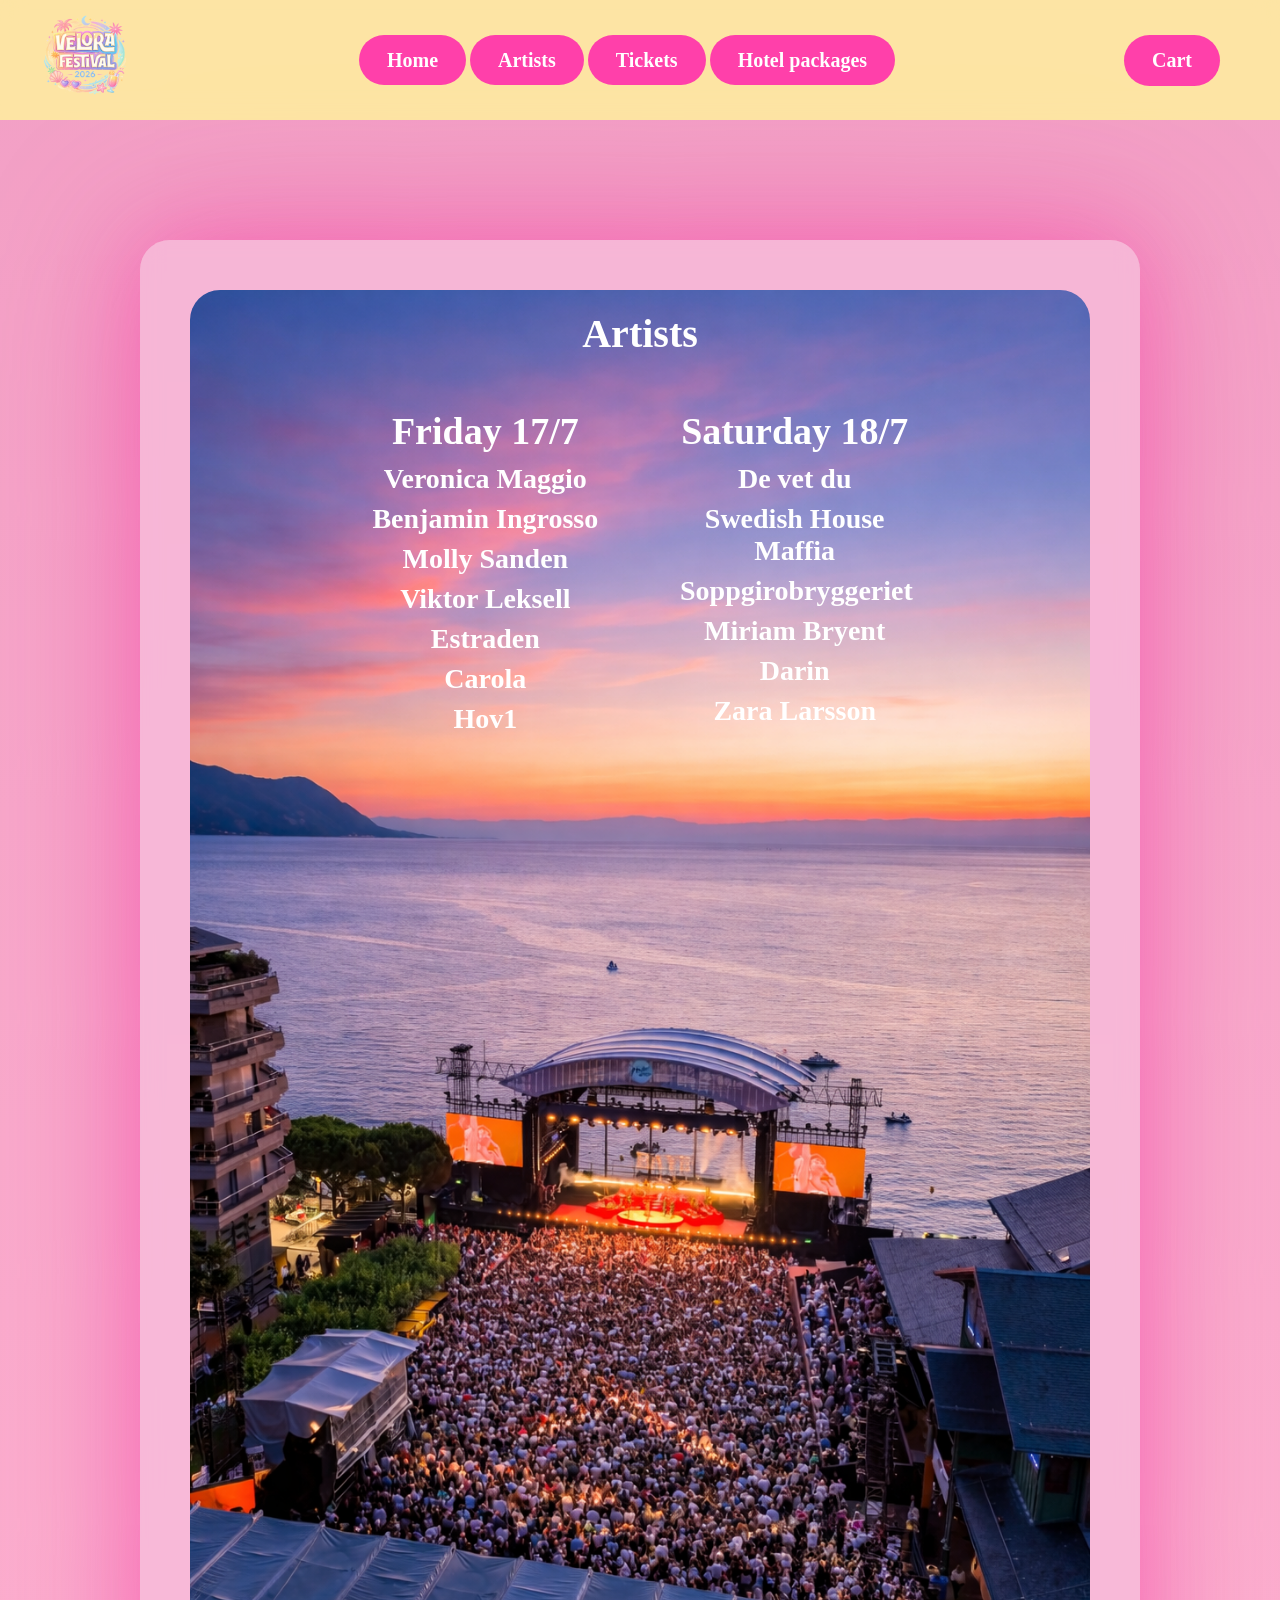
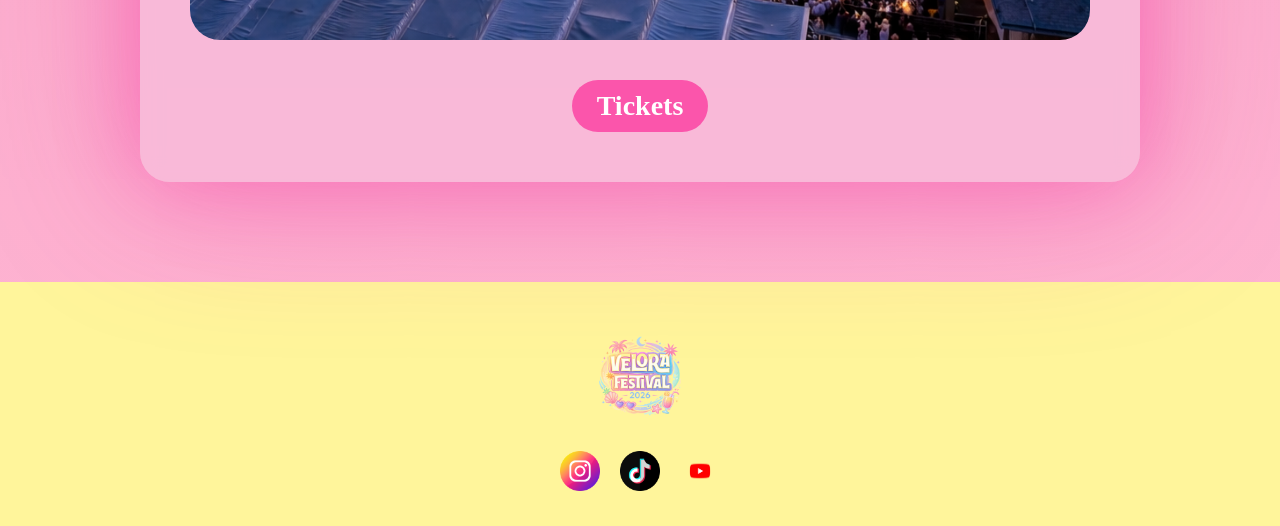
==== commit 24f865b4: "Smaller Design changes Small changes (design)" ====
--- a/HTML/artists.html
+++ b/HTML/artists.html
@@ -18,18 +18,20 @@
         </div>
 
         <div class="nav-center">
+          <a href="index.html" class="menu-btn">Home</a>
+          <a href="artists.html" class="menu-btn">Artists</a>
           <a href="ticketpage.html" class="menu-btn">Tickets</a>
           <a href="hotelpackages.html" class="menu-btn">Hotel packages</a>
-          <a href="contact.html" class="menu-btn">Contact</a>
-          </div>
+        </div>
 
-          <div class="nav-right">
+        <div class="nav-right">
           <a href="cart.html" class="menu-btn cart-link">
             Cart <span id="cart-count" class="cart-badge"></span>
           </a>
         </div>
       </header>
 
+    <div class="pink-box4">
       <section class="artists">
         <div class="image-container">
           <img
@@ -63,7 +65,8 @@
             </div>
           </div>
         </div>
-        <button class="ticket-pink">Tickets</button>
+       <a href="ticketpage.html" class="ticket-pink">Tickets</a>
+     </div>      
       </section>
     </main>
 
--- a/CSS/main.css
+++ b/CSS/main.css
@@ -18,6 +18,8 @@
   justify-content: space-between;
   padding: 0 40px;
   box-sizing: border-box;
+  backdrop-filter: blur(12px);
+  background: rgba(255, 245, 155, 0.8);
 }
 
 .center {
@@ -64,19 +66,31 @@
   display: flex;
   gap: 15px;
 }
+.nav-right {
+  display: flex;
+  gap: 15px;
+  margin-right: 20px;
+}
 
 .menu-btn {
   background: rgb(255, 64, 170);
   color: white;
   border-radius: 40px;
-  padding: 10px 20px;
-  font-size: 16px;
-  font-weight: bold;
+  padding: 14px 28px;
+  font-size: 20px;
+  font-weight: bold;
+  transition: all 0.3s ease;
+}
+
+.menu-btn:hover {
+  box-shadow: 0 0 15px rgba(255, 64, 170, 0.7);
+  transform: translateY(-2px);
 }
 
 /*hero*/
 .hero {
   text-align: center;
+  margin-top: 40px;
 }
 
 .date {
@@ -95,53 +109,111 @@
   padding: 10px 25px;
   font-size: 28px;
   font-weight: bold;
-}
+  transition: all 0.3s ease;
+}
+
+.ticket-yellow:hover {
+  box-shadow: 0 0 20px rgba(255, 245, 155, 0.8);
+  transform: scale(1.05);
+}
+
 .ticket-pink {
-  display: inline-block;
-  margin: 20px auto;
+  display: block;
+  width: fit-content;
+  margin: 40px auto 0;
   background: rgb(251, 85, 171);
-  color: black;
-  border: none;
+  color: white;
   border-radius: 40px;
   padding: 10px 25px;
   font-size: 28px;
   font-weight: bold;
 }
+.ticket-pink:hover {
+  box-shadow: 0 0 20px rgba(255, 0, 153, 0.8);
+  transform: scale(1.05);
+}
 
 .gallery {
-  width: 100%;
-}
-
-.top-images {
-  display: grid;
-  grid-template-columns: 1fr 1fr;
-  gap: 30px;
-  padding: 40px;
-}
-.top-images img {
-  width: 100%;
-  height: auto;
+  display: flex;
+  flex-direction: column;
+  align-items: center;
+  gap: 50px;
+}
+
+.bottom-image {
+  display: flex;
+  justify-content: center;
+  width: 100%;
+}
+
+.bottom-image img {
+  width: 900px;
+  height: 600px;
   border-radius: 20px;
   box-shadow: 0 10px 25px rgba(0, 0, 0, 0.2);
 }
 
-.top-images img:hover {
-  transform: scale(1.03);
-  transition: 0.3s ease;
-}
-
-.bottom-image img {
-  width: 80%;
-  display: block;
-  margin: 40px auto;
-  border-radius: 20px;
-  box-shadow: 0 10px 25px rgba(0, 0, 0, 0.2);
-}
-
 .text {
   text-align: center;
-  font-size: 1.2em;
+  font-size: 1.4em;
   color: rgb(0, 0, 0);
+  font-weight: bold;
+  line-height: 1.7;
+  font-family: georgia, serif;
+  max-width: 1000px;
+  margin: 0 auto 50px auto;
+}
+.pink-box {
+  width: 100%;
+  max-width: 1400px;
+  margin: 80px auto;
+  background: rgba(247, 189, 219, 0.75);
+  backdrop-filter: blur(10px);
+  padding: 70px;
+  border-radius: 30px;
+  box-shadow:
+    0 0 80px rgba(255, 64, 170, 0.45),
+    /*AI Helped with this*/ 0 0 160px rgba(220, 40, 140, 0.35);
+  box-sizing: border-box;
+}
+.pink-box2 {
+  width: 100%;
+  max-width: 1400px;
+  margin: 80px auto;
+  background: rgba(247, 189, 219, 0.75);
+  backdrop-filter: blur(10px);
+  padding: 10px;
+  border-radius: 30px;
+  box-shadow:
+    0 0 80px rgba(255, 64, 170, 0.45),
+    /*AI Helped with this*/ 0 0 160px rgba(220, 40, 140, 0.35);
+  box-sizing: border-box;
+}
+.pink-box3 {
+  width: 100%;
+  max-width: 900px;
+  margin: 80px auto;
+  background: rgba(247, 189, 219, 0.75);
+  backdrop-filter: blur(10px);
+  padding: 10px;
+  border-radius: 30px;
+  box-shadow:
+    0 0 80px rgba(255, 64, 170, 0.45),
+    /*AI Helped with this*/ 0 0 160px rgba(220, 40, 140, 0.35);
+  box-sizing: border-box;
+}
+.pink-box4 {
+  width: 100%;
+  max-width: 1000px;
+  margin: 80px auto;
+  background: rgba(247, 189, 219, 0.75);
+  backdrop-filter: blur(10px);
+  padding: 10px;
+  border-radius: 30px;
+  box-shadow:
+    0 0 80px rgba(255, 64, 170, 0.45),
+    /*AI Helped with this*/ 0 0 160px rgba(220, 40, 140, 0.35);
+  box-sizing: border-box;
 }
 
 .artists {
@@ -160,6 +232,7 @@
   height: auto;
   display: block;
   margin: 0 auto 10px auto;
+  border-radius: 30px;
 }
 .overlay {
   position: absolute;
@@ -198,18 +271,6 @@
   font-weight: bold;
   color: rgb(255, 255, 255);
 }
-.ticket-pink {
-  display: block;
-  margin: 20px auto;
-  background: rgb(255, 64, 170);
-  color: white;
-  border: none;
-  border-radius: 40px;
-  padding: 10px 25px;
-  font-size: 30px;
-  font-weight: bold;
-  width: fit-content;
-}
 .tickets-body {
   margin: 0;
   background-color: rgb(242, 159, 197);
@@ -234,7 +295,7 @@
   max-width: 90%;
 }
 .ticket-list {
-  width: 75%;
+  width: 95%;
   margin: 0 auto;
   display: flex;
   flex-direction: column;
@@ -242,14 +303,19 @@
 }
 .ticket-row {
   display: flex;
-  grid-template-columns: 140px 1fr 150px;
   align-items: center;
   gap: 25px;
   margin-bottom: 25px;
-  background: rgb(247, 189, 219);
-  border-radius: 20px;
+  background: rgb(247, 189, 219, 0.75);
+  backdrop-filter: blur(10px);
+  border-radius: 30px;
   padding: 20px;
-  box-shadow: 0 8px 20px rgba(0, 0, 0, 0.15);
+  border: 1px solid rgba(255, 255, 255, 0.35);
+  box-shadow:
+    0 0 30px rgba(255, 245, 155, 0.25),
+    0 10px 30px rgba(0, 0, 0, 0.08);
+  transition: all 0.3s ease;
+  box-shadow: 0 0 250px rgb(220, 40, 140);
 }
 .ticket-row img {
   width: 140px;
@@ -258,9 +324,7 @@
 }
 
 .ticket-row:hover {
-  transform: translateY(-5px);
-  box-shadow: 0 12px 25px rgba(0, 0, 0, 0.2);
-  transition: 0.2s ease;
+  transform: translateY(-6px);
 }
 
 .ticket-info h2 {
@@ -420,14 +484,12 @@
   object-fit: contain;
 }
 .cart-body {
-  margin: 0;
-  padding: 0;
-  background: white;
+  padding-top: 175px;
+  background-color: rgb(242, 159, 197);
   font-family: Georgia, serif;
 }
 .cart-page {
-  width: 100%;
-  min-height: 100vh;
+  justify-content: center;
   background: rgb(247, 189, 219);
 }
 .cart-header {
@@ -452,9 +514,10 @@
 .cart-content {
   flex: 1;
   padding-top: 140px;
-  max-width: 900px;
   margin: 0 auto;
   text-align: center;
+  max-width: 1200px;
+  width: 90%;
 }
 .cart-title-row {
   position: relative;
@@ -466,10 +529,9 @@
 }
 .black-arrow {
   position: absolute;
-  left: 5px;
+  left: 1px;
   top: 50%;
-  transform: translateY(-50%);
-  font-size: 24px;
+  font-size: 28px;
 }
 .cart-item {
   display: flex;
@@ -479,17 +541,16 @@
   margin-top: 50px;
 }
 .cart-item img {
-  width: 85px;
-  height: 85px;
+  width: 100px;
+  height: 100px;
   object-fit: cover;
 }
-.cart-item h2 {
-  font-size: 19px;
+#cart-items h2 {
+  font-size: 22px;
   margin: 0;
 }
-.cart-item p {
-  font-size: 20px;
-  font-weight: bold;
+#cart-items p {
+  font-size: 18px;
   margin: 4px 0;
 }
 .cart-buttons {
@@ -503,13 +564,7 @@
   margin-top: 60px;
   font-size: 22px;
 }
-.cart-buttons {
-  margin-top: 50px;
-  display: flex;
-  justify-content: center;
-  gap: 30px;
-}
-.continue-btn,
+
 .payment-btn {
   border: none;
   border-radius: 999px;
@@ -518,21 +573,26 @@
   font-family: Georgia, serif;
   font-size: 18px;
   padding: 12px 28px;
-}
+  background: rgb(76, 166, 255);
+}
+
 .continue-btn {
+  border: none;
+  border-radius: 999px;
+  color: white;
+  font-weight: bold;
+  font-family: Georgia, serif;
+  font-size: 18px;
+  padding: 12px 28px;
   background: rgb(255, 64, 170);
 }
-.payment-btn {
-  background: rgb(76, 166, 255);
-}
+
 .cart-page {
   display: flex;
   flex-direction: column;
   min-height: 100vh;
 }
-.cart-content {
-  flex: 1;
-}
+
 .cart-footer {
   background-color: rgb(255, 245, 155);
   width: 100%;
@@ -561,8 +621,9 @@
   border-radius: 20px;
   border: none;
   text-align: center;
-  font-size: 15px;
+  font-size: 18px;
   font-family: Georgia, serif;
+  justify-content: right;
 }
 .add-cart-btn {
   width: 140px;
@@ -578,21 +639,165 @@
   cursor: pointer;
 }
 .add-cart-btn:hover {
-  background: rgb(220, 40, 140);
-}
+  box-shadow: 0 0 15px rgba(255, 64, 170, 0.7);
+  transform: translateY(-2px);
+}
+
 .cart-ticket {
   background: rgb(247, 189, 219);
   border-radius: 20px;
-  padding: 20px;
+  padding: 40px;
+  width: 95%;
+  max-width: 1000px;
   margin: 20px auto;
-  max-width: 500px;
+  display: flex;
+  align-items: center;
+  gap: 40px;
   box-shadow: 0 8px 20px rgba(0, 0, 0, 0.15);
+}
+.cart-ticket img {
+  width: 140px;
+  height: 140px;
+  object-fit: cover;
+  border-radius: 10px;
+}
+.cart-info {
+  flex: 1;
+  text-align: left;
+}
+.cart-info h2 {
+  font-size: 28px;
+  margin: 0 0 10px 0;
+}
+.cart-info {
+  font-size: 20px;
+  margin: 6px 0;
 }
 .cart-ticket button {
   background: rgb(255, 64, 170);
   color: white;
   border: none;
   border-radius: 40px;
-  padding: 10px 20px;
-  font-weight: bold;
-}
+  padding: 14px 25px;
+  font-family: georgia, serif;
+  font-size: 18px;
+  font-weight: bold;
+  cursor: pointer;
+}
+.cart-ticket button:hover {
+  box-shadow: 0 0 15px rgba(255, 64, 170, 0.7);
+  transform: translateY(-2px);
+}
+
+.video-hero {
+  position: relative;
+  width: 100%;
+  height: 800px;
+  overflow: hidden;
+  border-bottom-left-radius: 30px;
+  border-bottom-right-radius: 30px;
+  border-top-left-radius: 30px;
+  border-top-right-radius: 30px;
+}
+
+.video-hero::after {
+  content: "";
+  position: absolute;
+  width: 100%;
+  height: 100%;
+  background: radial-gradient(circle, rgba(255, 64, 170, 0.2), transparent 70%);
+  top: 0;
+  left: 0;
+}
+
+.bg-video {
+  position: absolute;
+  top: 0;
+  left: 0;
+  width: 100%;
+  height: 100%;
+  object-fit: cover;
+  z-index: 0;
+}
+
+.video-overlay {
+  position: absolute;
+  top: 0;
+  left: 0;
+  width: 100%;
+  height: 100%;
+  background: rgba(0, 0, 0, 0.3);
+  z-index: 1;
+}
+
+.hero-content {
+  position: absolute;
+  top: 50%;
+  left: 50%;
+  transform: translate(-50%, -50%);
+  text-align: center;
+  color: white;
+  z-index: 2;
+}
+
+.hero-title {
+  font-size: 60px;
+  font-weight: bold;
+  margin-bottom: 10px;
+  color: white;
+  -webkit-text-stroke: 2px rgb(255, 0, 136);
+}
+
+.hero-date {
+  font-size: 28px;
+  margin-bottom: 25px;
+  color: white;
+  -webkit-text-stroke: 1px rgb(255, 0, 136);
+}
+
+.hero-btn {
+  display: inline-block;
+  margin: 0 auto;
+  animation: float 3s ease-in-out infinite;
+}
+
+@keyframes float {
+  0% {
+    transform: translateY(0);
+  }
+  50% {
+    transform: translateY(-6px);
+  }
+  100% {
+    transform: translateY(0);
+  }
+}
+
+img {
+  transition:
+    transform 0.4s ease,
+    box-shadow 0.4s ease;
+}
+
+img:hover {
+  transform: scale(1.03);
+}
+
+.fade-in {
+  opacity: 0;
+  transform: translateY(40px);
+  transition: all 0.8s ease;
+}
+
+.fade-in.show {
+  opacity: 1;
+  transform: translateY(0);
+}
+
+body {
+  background: linear-gradient(
+    180deg,
+    rgb(242, 159, 197) 0%,
+    rgb(255, 180, 210) 100%
+  );
+}
